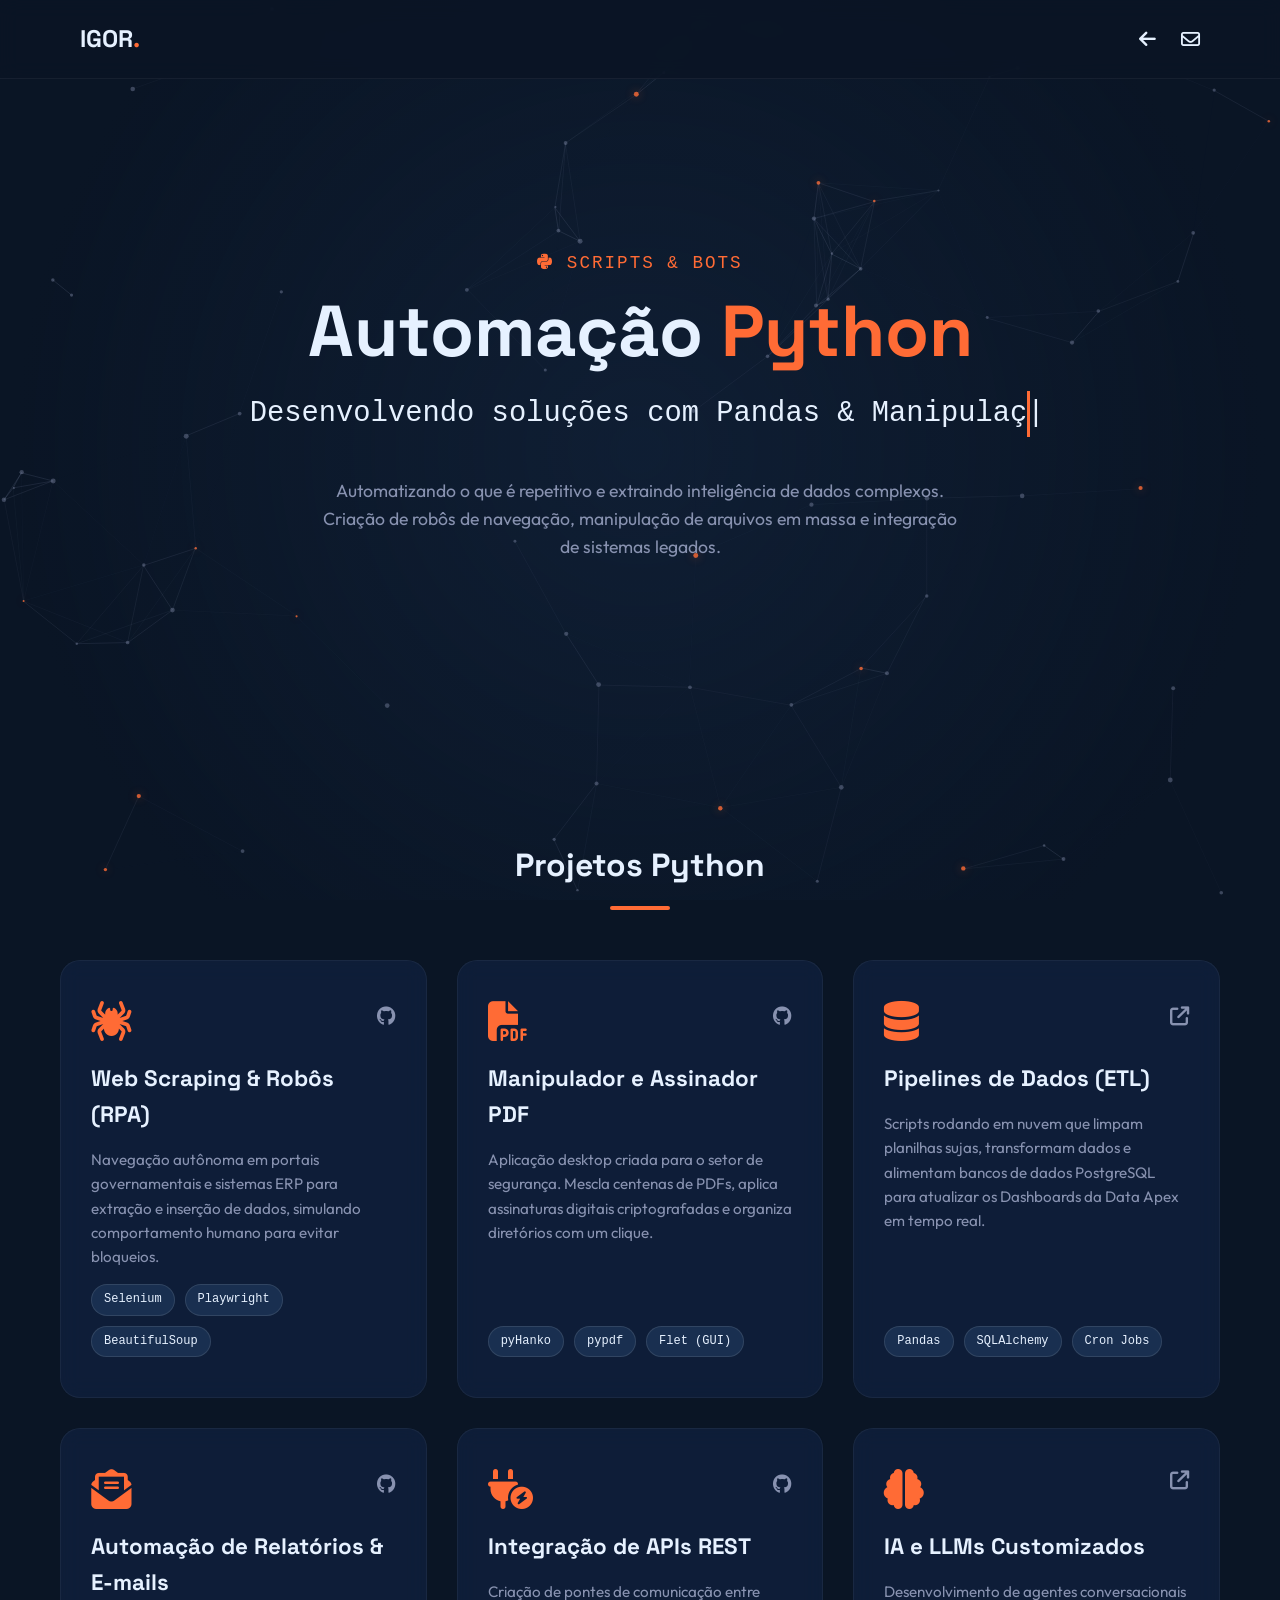
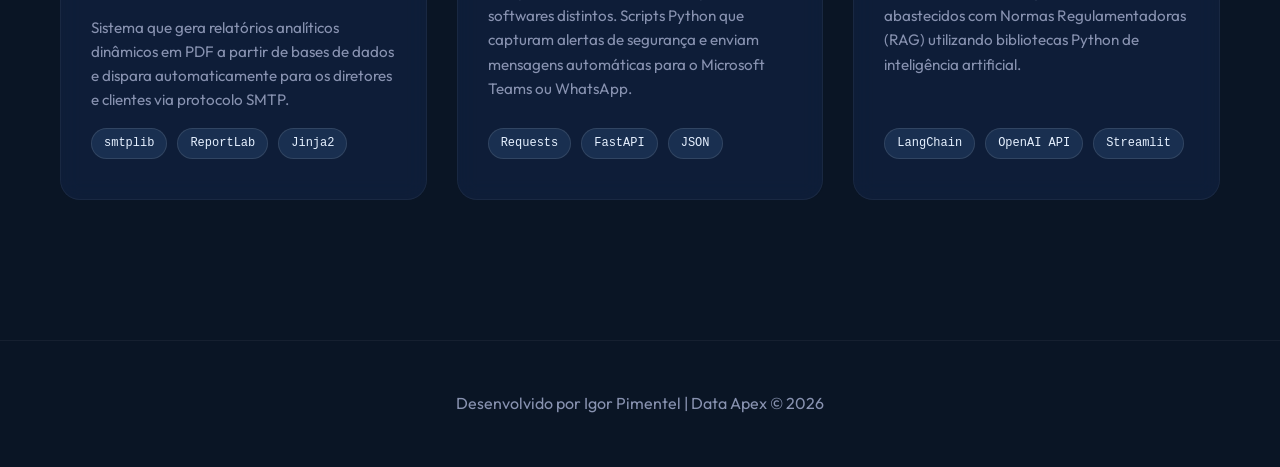
==== automacao_python/index.html @ c05b26cc "acrecentação das ultimas sub páginas" ====
<!DOCTYPE html>
<html lang="pt-br">

<head>
    <meta charset="UTF-8">
    <meta name="viewport" content="width=device-width, initial-scale=1.0">
    <title>Igor Pimentel | Automação Python</title>
    <link rel="preconnect" href="https://fonts.googleapis.com">
    <link rel="preconnect" href="https://fonts.gstatic.com" crossorigin>
    <link
        href="https://fonts.googleapis.com/css2?family=Outfit:wght@300;400;700&family=Space+Grotesk:wght@400;600;700&display=swap"
        rel="stylesheet">
    <link rel="stylesheet" href="https://cdnjs.cloudflare.com/ajax/libs/font-awesome/6.4.0/css/all.min.css">
    <link rel="icon" href="./IMAGE/logo_transparente1.png?v=2" type="image/png">

    <style>
        /* =========================================
           VARIAVEIS E RESET (DATA APEX)
           ========================================= */
        :root {
            --bg-dark: #0a1525;
            --bg-card: #112240;
            --primary-blue: #1d3557;
            --accent-orange: #ff6b35;
            --accent-glow: rgba(255, 107, 53, 0.4);
            --text-main: #e6f1ff;
            --text-secondary: #8892b0;
            --font-display: 'Space Grotesk', sans-serif;
            --font-body: 'Outfit', sans-serif;
            --transition: all 0.3s cubic-bezier(0.645, 0.045, 0.355, 1);
        }

        * {
            margin: 0;
            padding: 0;
            box-sizing: border-box;
        }

        html {
            scroll-behavior: smooth;
        }

        body {
            background-color: var(--bg-dark);
            color: var(--text-main);
            font-family: var(--font-body);
            line-height: 1.6;
            overflow-x: hidden;
            position: relative;
        }

        /* Fundo base */
        body::before {
            content: '';
            position: fixed;
            top: 0;
            left: 0;
            width: 100vw;
            height: 100vh;
            background: radial-gradient(circle at 50% 50%, rgba(29, 53, 87, 0.3) 0%, rgba(10, 21, 37, 1) 80%);
            z-index: -1;
            pointer-events: none;
        }

        .container {
            max-width: 1200px;
            margin: 0 auto;
            padding: 0 20px;
        }

        .reveal {
            opacity: 0;
            transform: translateY(50px);
            transition: all 0.8s ease-out;
        }

        .reveal.active {
            opacity: 1;
            transform: translateY(0);
        }

        /* =========================================
           NAVBAR
           ========================================= */
        nav {
            display: flex;
            justify-content: space-between;
            align-items: center;
            padding: 20px 0;
            position: fixed;
            width: 100%;
            top: 0;
            z-index: 1000;
            backdrop-filter: blur(10px);
            background: rgba(10, 21, 37, 0.8);
            border-bottom: 1px solid rgba(255, 255, 255, 0.05);
        }

        .logo {
            font-family: var(--font-display);
            font-weight: 700;
            font-size: 1.5rem;
            color: var(--text-main);
            padding-left: 20px;
            text-decoration: none;
        }

        .logo span {
            color: var(--accent-orange);
        }

        .nav-icons {
            padding-right: 20px;
            display: flex;
            gap: 25px;
            align-items: center;
        }

        .nav-icons a {
            color: var(--text-main);
            text-decoration: none;
            font-size: 1.2rem;
            transition: var(--transition);
        }

        .nav-icons a:hover {
            color: var(--accent-orange);
            transform: translateY(-2px);
        }

        /* =========================================
           HERO SECTION
           ========================================= */
        .hero {
            min-height: 80vh;
            display: flex;
            align-items: center;
            justify-content: center;
            text-align: center;
            position: relative;
            margin-top: 60px;
            z-index: 2;
        }

        .hero-content h1 {
            font-family: var(--font-display);
            font-size: clamp(2.5rem, 6vw, 4.5rem);
            font-weight: 700;
            margin-bottom: 20px;
            line-height: 1.1;
        }

        .hero-content h1 .highlight {
            color: var(--accent-orange);
        }

        .hero-desc {
            max-width: 650px;
            margin: 0 auto 30px auto;
            color: var(--text-secondary);
            font-size: 1.1rem;
        }

        .typewriter {
            font-size: clamp(1.2rem, 3vw, 1.8rem);
            color: var(--text-main);
            margin-bottom: 40px;
            font-family: monospace;
            min-height: 1.6em;
        }

        .cursor {
            display: inline-block;
            width: 3px;
            background-color: var(--accent-orange);
            animation: blink 1s infinite;
        }

        @keyframes blink {
            50% {
                opacity: 0;
            }
        }

        /* =========================================
           PROJECTS GRID
           ========================================= */
        .projects-section {
            padding: 60px 0 100px 0;
            position: relative;
            z-index: 2;
        }

        .section-title {
            font-family: var(--font-display);
            font-size: 2rem;
            margin-bottom: 50px;
            position: relative;
            display: inline-block;
            text-align: center;
            width: 100%;
        }

        .section-title::after {
            content: '';
            display: block;
            width: 60px;
            height: 4px;
            background: var(--accent-orange);
            margin: 15px auto 0 auto;
            border-radius: 2px;
        }

        .app-grid {
            display: grid;
            grid-template-columns: repeat(auto-fit, minmax(300px, 1fr));
            gap: 30px;
            padding-left: 20px;
            padding-right: 20px;
        }

        .app-card {
            background: rgba(17, 34, 64, 0.7);
            backdrop-filter: blur(10px);
            border: 1px solid rgba(255, 255, 255, 0.05);
            border-radius: 20px;
            padding: 40px 30px;
            transition: var(--transition);
            display: flex;
            flex-direction: column;
            position: relative;
            overflow: hidden;
        }

        .app-card::before {
            content: '';
            position: absolute;
            top: 0;
            left: 0;
            width: 100%;
            height: 4px;
            background: var(--accent-orange);
            transform: scaleX(0);
            transform-origin: left;
            transition: transform 0.4s ease;
        }

        .app-card:hover {
            transform: translateY(-10px);
            box-shadow: 0 20px 40px rgba(0, 0, 0, 0.3);
            border-color: rgba(255, 107, 53, 0.3);
        }

        .app-card:hover::before {
            transform: scaleX(1);
        }

        .app-header {
            display: flex;
            justify-content: space-between;
            align-items: flex-start;
            margin-bottom: 20px;
        }

        .app-icon {
            font-size: 2.5rem;
            color: var(--accent-orange);
        }

        .app-links a {
            color: var(--text-secondary);
            font-size: 1.2rem;
            transition: var(--transition);
        }

        .app-links a:hover {
            color: var(--text-main);
        }

        .app-card h3 {
            font-family: var(--font-display);
            font-size: 1.4rem;
            margin-bottom: 15px;
            color: var(--text-main);
        }

        .app-card p {
            color: var(--text-secondary);
            font-size: 0.95rem;
            margin-bottom: 15px;
            flex-grow: 1;
        }

        .tech-stack {
            display: flex;
            flex-wrap: wrap;
            gap: 10px;
            margin-top: auto;
        }

        .tech-tag {
            background: rgba(29, 53, 87, 0.8);
            color: var(--text-main);
            padding: 5px 12px;
            border-radius: 20px;
            font-size: 0.75rem;
            font-family: monospace;
            border: 1px solid rgba(255, 255, 255, 0.1);
        }
    </style>
</head>

<body>

    <canvas id="network-canvas"></canvas>
    <style>
        #network-canvas {
            position: fixed;
            top: 0;
            left: 0;
            width: 100%;
            height: 100%;
            z-index: 0;
            pointer-events: none;
            /* Permite clicar no site normalmente */
        }
    </style>

    <nav>
        <div class="container" style="display: flex; justify-content: space-between; align-items: center; width: 100%;">
            <a href="index.html" class="logo">IGOR<span>.</span></a>
            <div class="nav-icons">
                <a href="index.html" title="Voltar"><i class="fa-solid fa-arrow-left"></i></a>
                <a href="mailto:dataapex25@gmail.com" title="Contato"><i class="fa-regular fa-envelope"></i></a>
            </div>
        </div>
    </nav>

    <header class="hero">
        <div class="container hero-content reveal active">
            <p
                style="color: var(--accent-orange); font-family: monospace; margin-bottom: 15px; font-size: 1.1rem; letter-spacing: 2px;">
                <i class="fa-brands fa-python"></i> SCRIPTS & BOTS
            </p>
            <h1>Automação <span class="highlight">Python</span></h1>

            <div class="typewriter">
                Desenvolvendo soluções com <span id="typewriter-text"></span><span class="cursor">|</span>
            </div>

            <p class="hero-desc">
                Automatizando o que é repetitivo e extraindo inteligência de dados complexos. Criação de robôs de
                navegação, manipulação de arquivos em massa e integração de sistemas legados.
            </p>
        </div>
    </header>

    <section class="projects-section container">
        <h2 class="section-title reveal">Projetos Python</h2>

        <div class="app-grid">

            <div class="app-card reveal">
                <div class="app-header">
                    <i class="fa-solid fa-spider app-icon"></i>
                    <div class="app-links"><a href="#"><i class="fa-brands fa-github"></i></a></div>
                </div>
                <h3>Web Scraping & Robôs (RPA)</h3>
                <p>Navegação autônoma em portais governamentais e sistemas ERP para extração e inserção de dados,
                    simulando comportamento humano para evitar bloqueios.</p>
                <div class="tech-stack">
                    <span class="tech-tag">Selenium</span>
                    <span class="tech-tag">Playwright</span>
                    <span class="tech-tag">BeautifulSoup</span>
                </div>
            </div>

            <div class="app-card reveal" style="transition-delay: 100ms;">
                <div class="app-header">
                    <i class="fa-solid fa-file-pdf app-icon"></i>
                    <div class="app-links"><a href="#"><i class="fa-brands fa-github"></i></a></div>
                </div>
                <h3>Manipulador e Assinador PDF</h3>
                <p>Aplicação desktop criada para o setor de segurança. Mescla centenas de PDFs, aplica assinaturas
                    digitais criptografadas e organiza diretórios com um clique.</p>
                <div class="tech-stack">
                    <span class="tech-tag">pyHanko</span>
                    <span class="tech-tag">pypdf</span>
                    <span class="tech-tag">Flet (GUI)</span>
                </div>
            </div>

            <div class="app-card reveal" style="transition-delay: 200ms;">
                <div class="app-header">
                    <i class="fa-solid fa-database app-icon"></i>
                    <div class="app-links"><a href="#"><i class="fa-solid fa-arrow-up-right-from-square"></i></a></div>
                </div>
                <h3>Pipelines de Dados (ETL)</h3>
                <p>Scripts rodando em nuvem que limpam planilhas sujas, transformam dados e alimentam bancos de dados
                    PostgreSQL para atualizar os Dashboards da Data Apex em tempo real.</p>
                <div class="tech-stack">
                    <span class="tech-tag">Pandas</span>
                    <span class="tech-tag">SQLAlchemy</span>
                    <span class="tech-tag">Cron Jobs</span>
                </div>
            </div>

            <div class="app-card reveal">
                <div class="app-header">
                    <i class="fa-solid fa-envelope-open-text app-icon"></i>
                    <div class="app-links"><a href="#"><i class="fa-brands fa-github"></i></a></div>
                </div>
                <h3>Automação de Relatórios & E-mails</h3>
                <p>Sistema que gera relatórios analíticos dinâmicos em PDF a partir de bases de dados e dispara
                    automaticamente para os diretores e clientes via protocolo SMTP.</p>
                <div class="tech-stack">
                    <span class="tech-tag">smtplib</span>
                    <span class="tech-tag">ReportLab</span>
                    <span class="tech-tag">Jinja2</span>
                </div>
            </div>

            <div class="app-card reveal" style="transition-delay: 100ms;">
                <div class="app-header">
                    <i class="fa-solid fa-plug-circle-bolt app-icon"></i>
                    <div class="app-links"><a href="#"><i class="fa-brands fa-github"></i></a></div>
                </div>
                <h3>Integração de APIs REST</h3>
                <p>Criação de pontes de comunicação entre softwares distintos. Scripts Python que capturam alertas de
                    segurança e enviam mensagens automáticas para o Microsoft Teams ou WhatsApp.</p>
                <div class="tech-stack">
                    <span class="tech-tag">Requests</span>
                    <span class="tech-tag">FastAPI</span>
                    <span class="tech-tag">JSON</span>
                </div>
            </div>

            <div class="app-card reveal" style="transition-delay: 200ms;">
                <div class="app-header">
                    <i class="fa-solid fa-brain app-icon"></i>
                    <div class="app-links"><a href="./projeto_ia/" class="fa-solid fa-arrow-up-right-from-square"></a>
                    </div>
                </div>
                <h3>IA e LLMs Customizados</h3>
                <p>Desenvolvimento de agentes conversacionais abastecidos com Normas Regulamentadoras (RAG) utilizando
                    bibliotecas Python de inteligência artificial.</p>
                <div class="tech-stack">
                    <span class="tech-tag">LangChain</span>
                    <span class="tech-tag">OpenAI API</span>
                    <span class="tech-tag">Streamlit</span>
                </div>
            </div>

        </div>
    </section>

    <footer
        style="text-align: center; padding: 50px 0; border-top: 1px solid rgba(255, 255, 255, 0.05); color: var(--text-secondary); margin-top: 40px;">
        <p>Desenvolvido por Igor Pimentel | Data Apex &copy; 2026</p>
    </footer>

    <script>
        // === CANVAS: CONSTELAÇÃO DE NÓS (REDE NEURAL / APIs) ===
        (function () {
            const canvas = document.getElementById('network-canvas');
            const ctx = canvas.getContext('2d');

            let width, height;
            let particles = [];

            // Configurações da Constelação
            const NUM_PARTICLES = 80; // Quantidade de nós flutuantes
            const CONNECTION_DISTANCE = 150; // Distância máxima para conectar nós
            const MOUSE_CONNECTION_DISTANCE = 200; // Distância que o mouse alcança

            let mouse = { x: null, y: null };

            // Ajustar Canvas
            function resize() {
                width = canvas.width = window.innerWidth;
                height = canvas.height = window.innerHeight;
            }
            window.addEventListener('resize', resize);
            resize();

            // Rastrear Mouse
            window.addEventListener('mousemove', (e) => {
                mouse.x = e.clientX;
                mouse.y = e.clientY;
            });
            window.addEventListener('mouseout', () => {
                mouse.x = null;
                mouse.y = null;
            });

            // Classe da Partícula (Nó)
            class Node {
                constructor() {
                    this.x = Math.random() * width;
                    this.y = Math.random() * height;
                    // Velocidade de flutuação bem suave
                    this.vx = (Math.random() - 0.5) * 1.5;
                    this.vy = (Math.random() - 0.5) * 1.5;
                    this.radius = Math.random() * 1.5 + 1; // Tamanho do ponto

                    // Cores (A maioria sutil, alguns com o Laranja Data Apex)
                    this.isAccent = Math.random() > 0.85;
                    this.color = this.isAccent ? 'rgba(255, 107, 53, 0.8)' : 'rgba(136, 146, 176, 0.4)';
                }

                update() {
                    this.x += this.vx;
                    this.y += this.vy;

                    // Rebater suavemente nas bordas
                    if (this.x < 0 || this.x > width) this.vx *= -1;
                    if (this.y < 0 || this.y > height) this.vy *= -1;
                }

                draw() {
                    ctx.beginPath();
                    ctx.arc(this.x, this.y, this.radius, 0, Math.PI * 2);
                    ctx.fillStyle = this.color;
                    if (this.isAccent) {
                        ctx.shadowBlur = 10;
                        ctx.shadowColor = 'rgba(255, 107, 53, 0.6)';
                    }
                    ctx.fill();
                    ctx.shadowBlur = 0; // Reset
                }
            }

            // Inicializar Nós
            for (let i = 0; i < NUM_PARTICLES; i++) {
                particles.push(new Node());
            }

            // Loop de Animação
            function animate() {
                ctx.clearRect(0, 0, width, height);

                // Atualizar e Desenhar cada nó
                for (let i = 0; i < particles.length; i++) {
                    particles[i].update();
                    particles[i].draw();

                    // Conectar Partículas umas às outras
                    for (let j = i + 1; j < particles.length; j++) {
                        let dx = particles[i].x - particles[j].x;
                        let dy = particles[i].y - particles[j].y;
                        let distance = Math.sqrt(dx * dx + dy * dy);

                        if (distance < CONNECTION_DISTANCE) {
                            // Opacidade baseada na proximidade
                            let opacity = 1 - (distance / CONNECTION_DISTANCE);
                            // Linha sutil azulada
                            ctx.beginPath();
                            ctx.strokeStyle = `rgba(136, 146, 176, ${opacity * 0.2})`;
                            ctx.lineWidth = 1;
                            ctx.moveTo(particles[i].x, particles[i].y);
                            ctx.lineTo(particles[j].x, particles[j].y);
                            ctx.stroke();
                        }
                    }

                    // Conectar Partículas ao Mouse
                    if (mouse.x !== null) {
                        let dxMouse = particles[i].x - mouse.x;
                        let dyMouse = particles[i].y - mouse.y;
                        let distanceMouse = Math.sqrt(dxMouse * dxMouse + dyMouse * dyMouse);

                        if (distanceMouse < MOUSE_CONNECTION_DISTANCE) {
                            let opacity = 1 - (distanceMouse / MOUSE_CONNECTION_DISTANCE);
                            ctx.beginPath();
                            // Feixes que ligam ao mouse ganham o tom Laranja
                            ctx.strokeStyle = `rgba(255, 107, 53, ${opacity * 0.5})`;
                            ctx.lineWidth = 1.5;
                            ctx.moveTo(particles[i].x, particles[i].y);
                            ctx.lineTo(mouse.x, mouse.y);
                            ctx.stroke();
                        }
                    }
                }

                requestAnimationFrame(animate);
            }

            animate();
        })();

        // === Typewriter Effect ===
        const textElement = document.getElementById('typewriter-text');
        const phrases = [
            "Pandas & Manipulação.",
            "Selenium & Playwright.",
            "Requests & APIs.",
            "os & shutil (Arquivos).",
            "Flet (Desktop UI).",
            "Código Limpo."
        ];

        let phraseIndex = 0;
        let charIndex = 0;
        let isDeleting = false;
        let typeSpeed = 100;

        function type() {
            const currentPhrase = phrases[phraseIndex];

            if (isDeleting) {
                textElement.textContent = currentPhrase.substring(0, charIndex - 1);
                charIndex--;
                typeSpeed = 40;
            } else {
                textElement.textContent = currentPhrase.substring(0, charIndex + 1);
                charIndex++;
                typeSpeed = 80;
            }

            if (!isDeleting && charIndex === currentPhrase.length) {
                isDeleting = true;
                typeSpeed = 2000;
            } else if (isDeleting && charIndex === 0) {
                isDeleting = false;
                phraseIndex = (phraseIndex + 1) % phrases.length;
                typeSpeed = 500;
            }

            setTimeout(type, typeSpeed);
        }
        document.addEventListener('DOMContentLoaded', type);

        // === Scroll Reveal ===
        const revealElements = document.querySelectorAll('.reveal');
        const revealObserver = new IntersectionObserver((entries, observer) => {
            entries.forEach(entry => {
                if (entry.isIntersecting) {
                    entry.target.classList.add('active');
                    observer.unobserve(entry.target);
                }
            });
        }, { threshold: 0.15, rootMargin: "0px 0px -50px 0px" });

        revealElements.forEach(element => revealObserver.observe(element));

    </script>
</body>

</html>
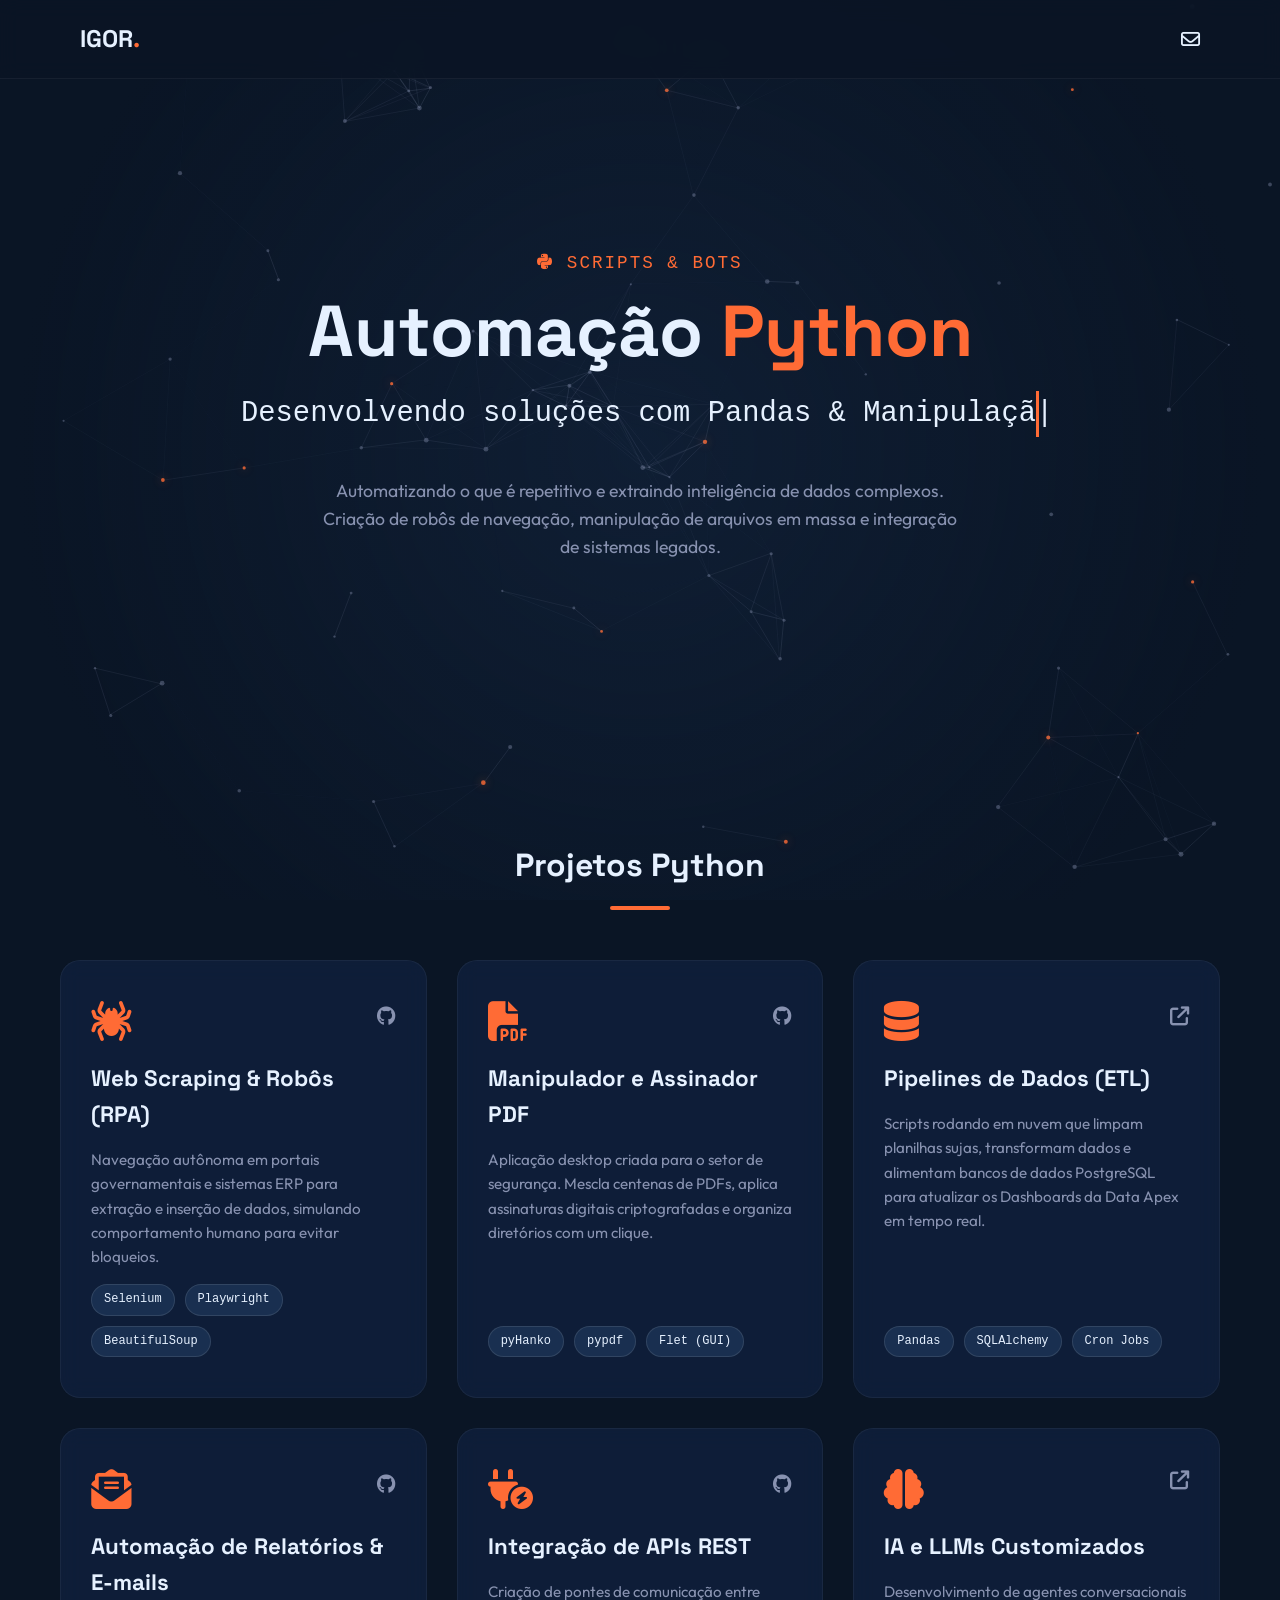
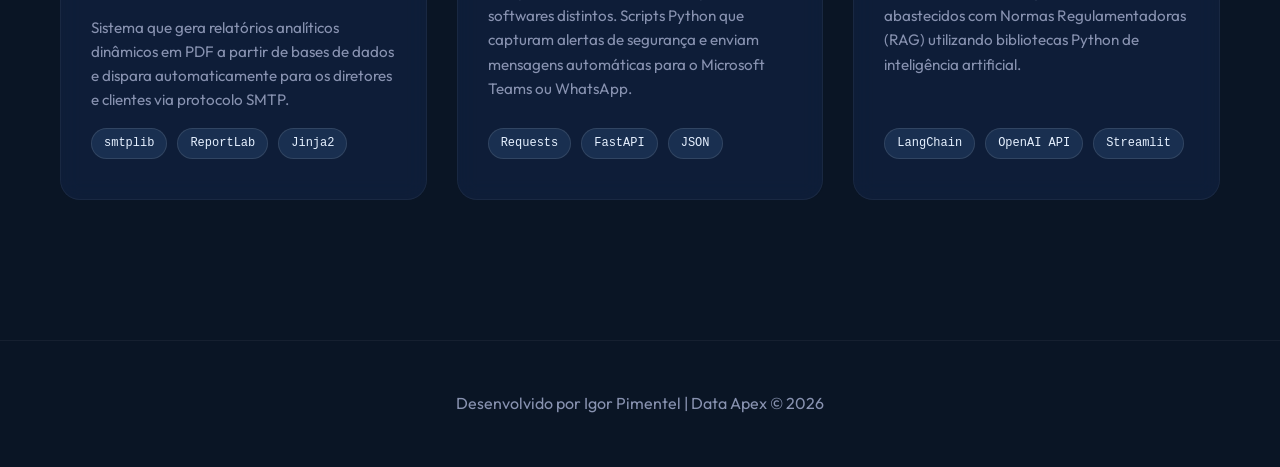
==== commit 8fd750f5: "Atualização de NAV e animações e fixed bugs" ====
--- a/automacao_python/index.html
+++ b/automacao_python/index.html
@@ -11,7 +11,7 @@
         href="https://fonts.googleapis.com/css2?family=Outfit:wght@300;400;700&family=Space+Grotesk:wght@400;600;700&display=swap"
         rel="stylesheet">
     <link rel="stylesheet" href="https://cdnjs.cloudflare.com/ajax/libs/font-awesome/6.4.0/css/all.min.css">
-    <link rel="icon" href="./IMAGE/logo_transparente1.png?v=2" type="image/png">
+    <link rel="icon" href="../IMAGE/logo_transparente1.png?v=2" type="image/png">
 
     <style>
         /* =========================================
@@ -328,9 +328,8 @@
 
     <nav>
         <div class="container" style="display: flex; justify-content: space-between; align-items: center; width: 100%;">
-            <a href="index.html" class="logo">IGOR<span>.</span></a>
+            <a href="../index.html" class="logo">IGOR<span>.</span></a>
             <div class="nav-icons">
-                <a href="index.html" title="Voltar"><i class="fa-solid fa-arrow-left"></i></a>
                 <a href="mailto:dataapex25@gmail.com" title="Contato"><i class="fa-regular fa-envelope"></i></a>
             </div>
         </div>
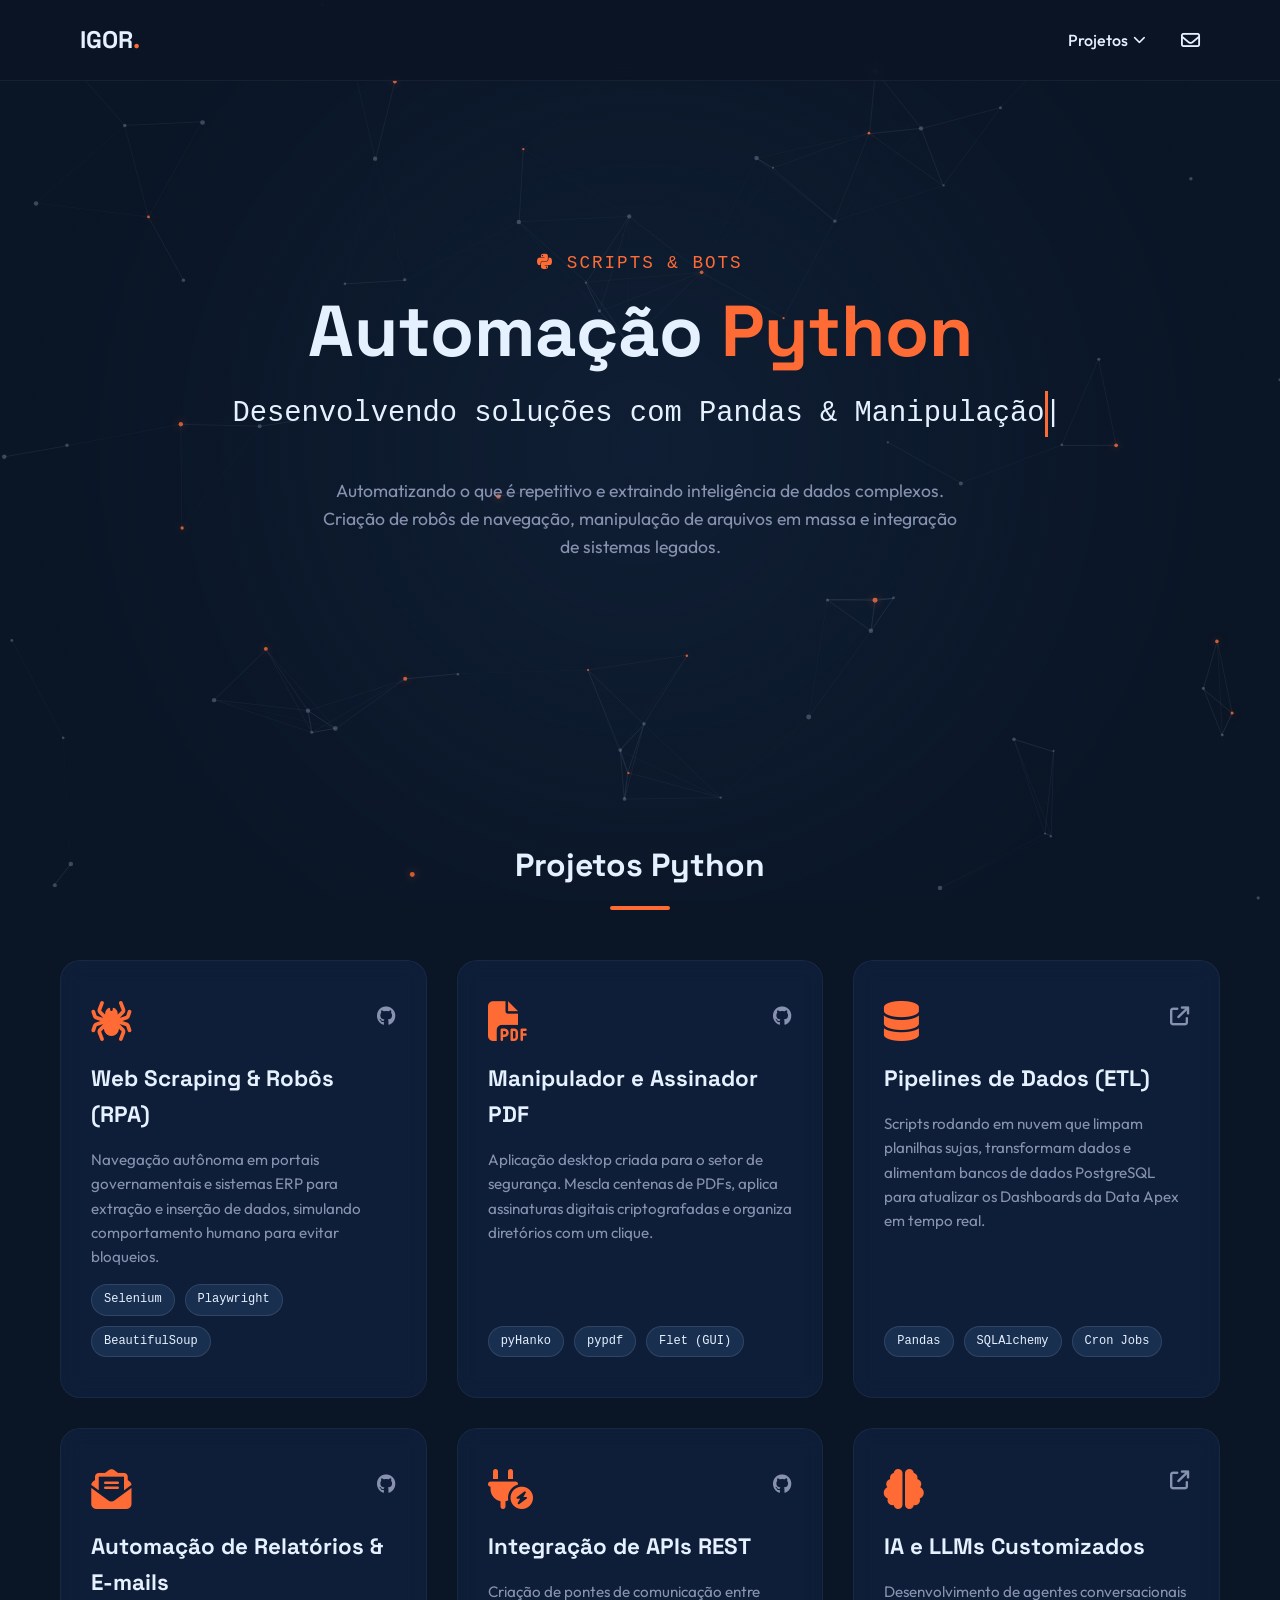
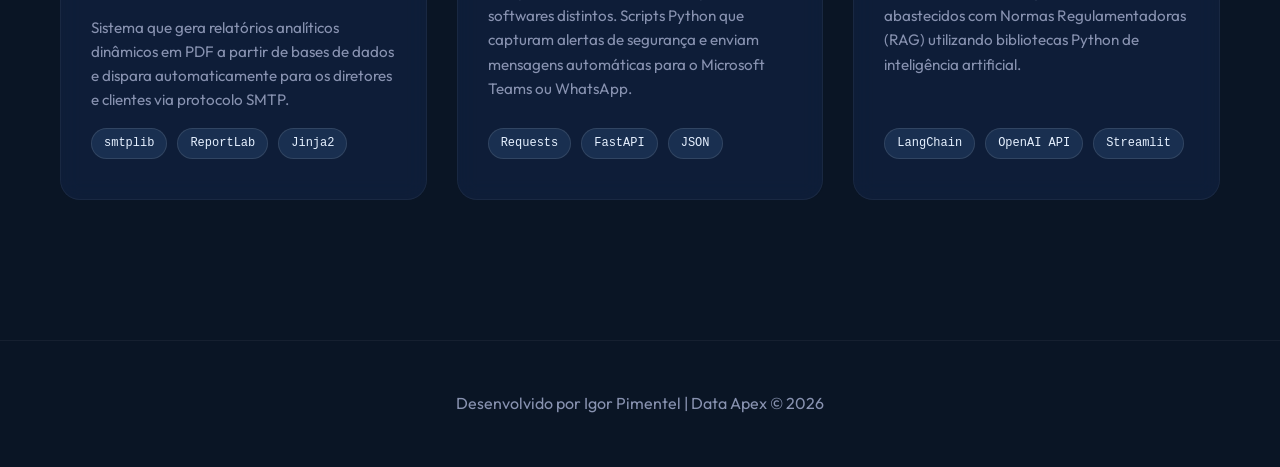
==== commit e51de5eb: "adicionado links a barra de navegação" ====
--- a/automacao_python/index.html
+++ b/automacao_python/index.html
@@ -324,13 +324,159 @@
             pointer-events: none;
             /* Permite clicar no site normalmente */
         }
+
+        /* =========================================
+   Estilos do Dropdown de Navegação
+   ========================================= */
+
+        .dropdown {
+            position: relative;
+            display: inline-block;
+        }
+
+        .dropbtn {
+            background-color: transparent;
+            color: var(--text-main, #ffffff);
+            font-family: inherit;
+            font-size: 1rem;
+            font-weight: 500;
+            border: none;
+            cursor: pointer;
+            padding: 10px 15px;
+            border-radius: 8px;
+            display: flex;
+            align-items: center;
+            transition: background-color 0.3s ease;
+        }
+
+        /* Efeito sutil ao passar o mouse no botão principal */
+        .dropbtn:hover {
+            background-color: rgba(255, 255, 255, 0.05);
+        }
+
+        /* Gira a setinha ao fazer o hover no menu */
+        .dropdown:hover .dropbtn i.fa-chevron-down {
+            transform: rotate(180deg);
+        }
+
+        /* Caixa do menu suspenso */
+        .dropdown-content {
+            visibility: hidden;
+            opacity: 0;
+            position: absolute;
+            top: 100%;
+            left: 50%;
+            transform: translateX(-50%) translateY(15px);
+            /* Começa um pouco para baixo para o efeito de entrada */
+            background-color: #1a1a1a;
+            /* Altere para a cor de fundo do seu site/card */
+            min-width: 250px;
+            box-shadow: 0px 10px 30px rgba(0, 0, 0, 0.5);
+            border-radius: 12px;
+            padding: 10px 0;
+            z-index: 1000;
+            border: 1px solid rgba(255, 255, 255, 0.1);
+            right: 0;
+            transform: translateY(15px);
+
+            /* Animação suave */
+            transition: all 0.3s cubic-bezier(0.25, 0.46, 0.45, 0.94);
+        }
+
+        /* Faz o menu aparecer ao passar o mouse na div pai */
+        .dropdown:hover .dropdown-content {
+            visibility: visible;
+            opacity: 1;
+            transform: translateY(5px);
+        }
+
+        /* Estilo dos links dentro do menu */
+        .dropdown-content a {
+            color: var(--text-main, #cccccc);
+            padding: 12px 20px;
+            text-decoration: none;
+            display: flex;
+            align-items: center;
+            gap: 12px;
+            font-size: 0.95rem;
+            transition: all 0.2s ease;
+        }
+
+        .dropdown-content a i {
+            color: #888888;
+            width: 20px;
+            text-align: center;
+            transition: color 0.2s ease;
+        }
+
+        /* Efeito ao passar o mouse nos itens do menu */
+        .dropdown-content a:hover {
+            background-color: rgba(255, 255, 255, 0.08);
+            color: #ffffff;
+            padding-left: 25px;
+            /* Leve deslocamento para a direita no hover */
+        }
+
+        .dropdown-content a:hover i {
+            color: #ffffff;
+            /* O ícone acende acompanhando o texto */
+        }
+
+        /* =========================================
+   Ajuste do Dropdown para Celulares
+   ========================================= */
+        @media (max-width: 768px) {
+            .dropdown-content {
+                /* Muda a posição para fixa na tela, ignorando o botão */
+                position: fixed;
+                top: 70px;
+                /* Ajuste este valor de acordo com a altura do seu <nav> */
+                left: 5%;
+                right: auto;
+                width: 90%;
+                /* Faz o menu ocupar quase toda a largura da tela */
+                min-width: auto;
+                transform: translateY(15px);
+            }
+
+            /* Garante que a animação funcione corretamente no celular ao tocar */
+            .dropdown:hover .dropdown-content,
+            .dropdown:focus-within .dropdown-content {
+                transform: translateY(0);
+            }
+        }
     </style>
 
     <nav>
         <div class="container" style="display: flex; justify-content: space-between; align-items: center; width: 100%;">
+
             <a href="../index.html" class="logo">IGOR<span>.</span></a>
-            <div class="nav-icons">
-                <a href="mailto:dataapex25@gmail.com" title="Contato"><i class="fa-regular fa-envelope"></i></a>
+
+            <div style="display: flex; align-items: center; gap: 20px; padding-right: 20px;">
+
+                <div class="dropdown">
+                    <button class="dropbtn">
+                        Projetos <i class="fa-solid fa-chevron-down"
+                            style="font-size: 0.8em; margin-left: 5px; transition: transform 0.3s;"></i>
+                    </button>
+                    <div class="dropdown-content">
+                        <a href="../automacao_python/index.html"><i class="fa-regular fa-folder-open"></i> Automação
+                            Python</a>
+                        <a href="../treinamentos_workspace/index.html"><i class="fa-solid fa-layer-group"></i>
+                            Treinamentos</a>
+                        <a href="../dashboard_interativos/index.html"><i class="fa-solid fa-chart-line"></i>
+                            Dashboards</a>
+                        <a href="../projeto_web/"><i class="fa-solid fa-laptop-code"></i> Web Dev</a>
+                        <a href="../projeto_apps/"><i class="fa-solid fa-mobile-screen-button"></i> Criador de APPs</a>
+                        <a href="../projeto_ia/"><i class="fa-solid fa-robot"></i> Inteligência Artificial</a>
+                    </div>
+                </div>
+
+                <a href="mailto:dataapex25@gmail.com"
+                    style="color: var(--text-main); text-decoration: none; font-size: 1.2rem;">
+                    <i class="fa-regular fa-envelope"></i>
+                </a>
+
             </div>
         </div>
     </nav>
